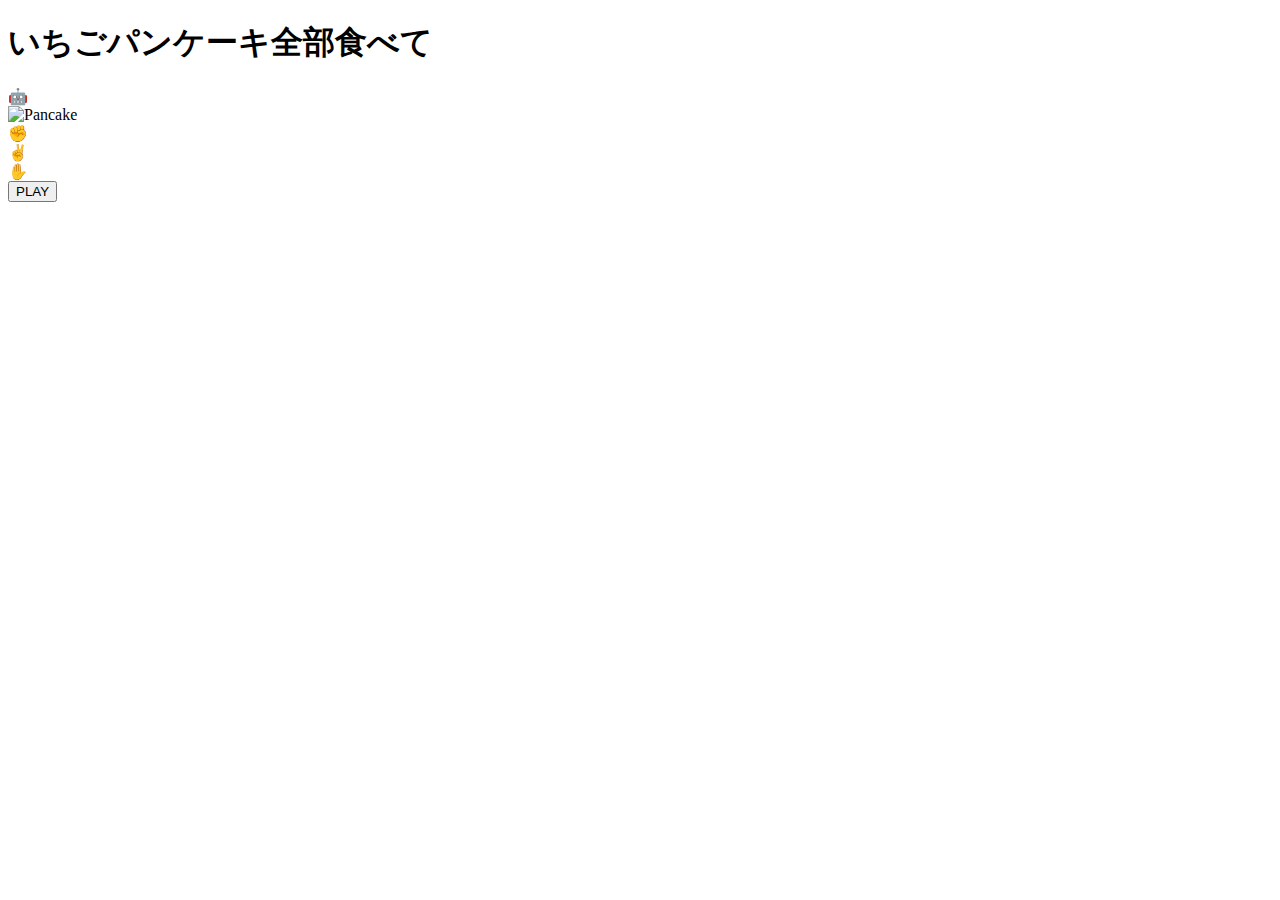
==== janken_tpl.html @ 42e3e19d "Add files via upload" ====
<!DOCTYPE html>
<html>

<head>
    <meta charset="utf-8">
    <meta name="viewport" content="width=device-width">
    <script src="https://ajax.googleapis.com/ajax/libs/jquery/3.5.1/jquery.min.js"></script>
    <link rel="stylesheet" href="css/janken.css">
    <link rel="preconnect" href="https://fonts.googleapis.com">
<link rel="preconnect" href="https://fonts.gstatic.com" crossorigin>
<link href="https://fonts.googleapis.com/css2?family=Overlock:wght@900&family=Roboto:wght@500&family=Zen+Kaku+Gothic+New&family=Zen+Maru+Gothic:wght@300;400;500;700;900&display=swap" rel="stylesheet">
<link href="https://fonts.googleapis.com/css2?family=Gamja+Flower&family=Overlock:wght@900&family=Roboto:wght@500&family=Zen+Kaku+Gothic+New&family=Zen+Maru+Gothic:wght@300;400;500;700;900&display=swap" rel="stylesheet">
<title>じゃんけん</title>
</head>

<body>

    <header>
        <h1>いちごパンケーキ全部食べて</h1>
    </header>

    <main>
        <!-- パンケーキの画像とコンピュータの手 -->
        <div class="game-area">
            <div id="computer-hand" class="computer-hand">🤖</div>
            <img src="./img/pancake03.png" alt="Pancake" class="pancake">
        </div>
        
        <!-- 勝敗のメッセージ -->
        <div id="message" class="message"></div> <!-- 初期状態ではメッセージを空に -->
    

        <!-- ユーザーの選択（グー、チョキ、パー） -->
        <div class="choices">
            <div id="gu_btn" class="hand">✊</div>
            <div id="cho_btn" class="hand">✌️</div>
            <div id="par_btn" class="hand">✋</div>
        </div>

        <!-- Playボタン -->
        <button class="play-button">PLAY</button>

        <!-- retry ボタン -->
        <button id="retry-button" class="retry-button" style="display: none;">リトライ</button>

         <!-- end message  -->
        <div id="endgame-message" class="endgame-message"></div>

    </main>

    
    <footer></footer>
  
    <script>
const pancakeStates = {
  0: './img/pancake00.png',
  1: './img/pancake01.png',
  2: './img/pancake02.png',
  3: './img/pancake03.png',
  4: './img/pancake04.png',
  5: './img/pancake05.png',
  6: './img/pancake06.png',
  7: './img/pancake07.png'
};

let currentState = 3; // Starting state

 // currentStateが0または7になったときの処理
function updatePancakeState(won) {
  if (won) {
    currentState = Math.max(0, currentState - 1); // 0が最小値
  } else {
    currentState = Math.min(7, currentState + 1); // 7が最大値
  }

  // Update the image source
  document.querySelector('.pancake').src = pancakeStates[currentState];


  // ゲームオーバーまたは勝利のメッセージを表示
     if (currentState === 0 || currentState === 7) {
        const message = currentState === 0 ? "You successfully ate them all🤤🍴" : "NO MORE PANCACKS FOR ME🚫🤮";
        $("#endgame-message").text(message).css("visibility", "visible");
        $("#retry-button").show(); // リトライボタンを表示
    }
}

$(document).ready(function() {
  // ユーザーが手を選択
  $(".hand").on("click", function() {
    $(".hand").removeClass("selected");
    $(this).addClass("selected");
  });

  // PLAYボタンを押すとゲームスタート
  $(".play-button").on("click", function() {
    const userChoice = $(".hand.selected").attr("id");
    if (!userChoice) {
      alert("手を選んでください！");
      return;
    }

    // コンピュータの手をランダムに選択して表示
    const hands = { 'gu_btn': '✊', 'cho_btn': '✌️', 'par_btn': '✋' };
    const choices = Object.keys(hands);
    const computerChoice = choices[Math.floor(Math.random() * choices.length)];
    $("#computer-hand").text(hands[computerChoice]).css("visibility", "visible");

    // 勝敗判定
    determineWinner(userChoice, computerChoice);
  });

  function determineWinner(user, computer) {
    let userWon = false;

    // "あいこ"の場合、currentStateは変更しない
    if (user === computer) {
      $("#message").text("たべたい...").css("visibility", "visible");
       // ここではupdatePancakeStateは呼び出さない
      return;
    }

    const winConditions = {
        'gu_btn': 'cho_btn',
        'cho_btn': 'par_btn',
        'par_btn': 'gu_btn'
    };

    if (winConditions[user] === computer) {
        $("#message").text("Yay!");
        userWon = true;
    } else {
        $("#message").text("Oh no!");
        userWon = false;
    }

    // 勝敗に応じてパンケーキの状態を更新
    updatePancakeState(userWon);
    $("#message").css("visibility", "visible");
  }

  $("#retry-button").on("click", function() {
        // ゲームの状態をリセット
        currentState = 3;
        $("#computer-hand").css("visibility", "hidden");
        $("#endgame-message").css("visibility", "hidden");
        $(this).hide(); // リトライボタンを隠す
        $("#message").css("visibility", "hidden");
        $(".pancake").attr("src", pancakeStates[currentState]); // 初期画像に戻す
    });

});
    </script>
</body>


</html>
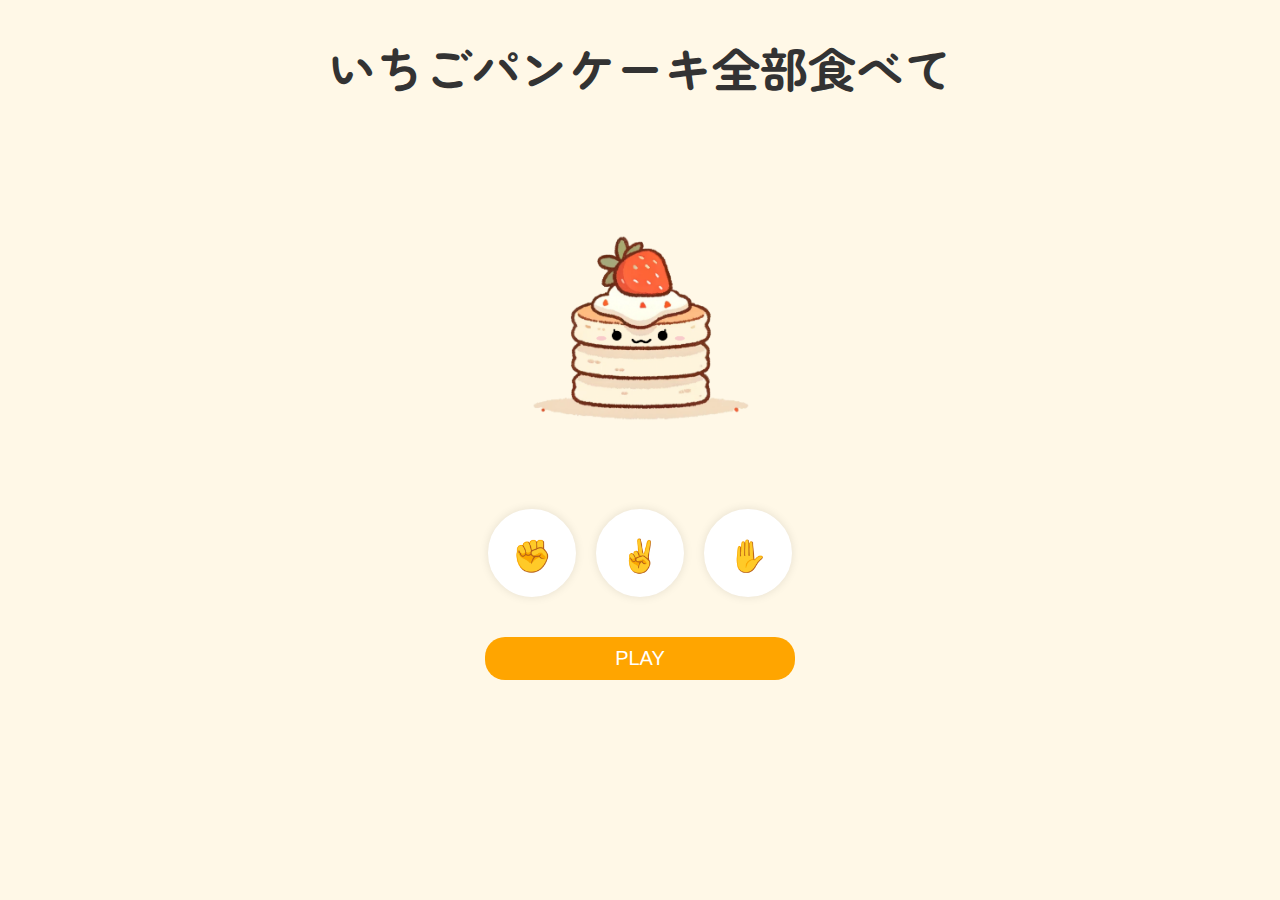
==== commit bc1bd595: "Add files via upload" ====
--- a/janken_tpl.html
+++ b/janken_tpl.html
@@ -79,7 +79,7 @@
 
   // ゲームオーバーまたは勝利のメッセージを表示
      if (currentState === 0 || currentState === 7) {
-        const message = currentState === 0 ? "You successfully ate them all🤤🍴" : "NO MORE PANCACKS FOR ME🚫🤮";
+        const message = currentState === 0 ? "You successfully ate them all🤤🍴" : "NO MORE PANCAKES FOR ME🚫🤮";
         $("#endgame-message").text(message).css("visibility", "visible");
         $("#retry-button").show(); // リトライボタンを表示
     }
--- a/css/janken.css
+++ b/css/janken.css
@@ -0,0 +1,151 @@
+body, html {
+    margin: 0;
+    padding: 0;
+    text-align: center; /* 中央揃え */
+    font-family: "Zen Maru Gothic", serif;
+    font-weight: 900;
+    background-color: #FFF8E7; /* 背景色 */
+}
+
+
+header {
+    font-size: 24px;
+    color: #333;
+    margin-top: 10px; /* Adjust spacing as needed */
+    margin-bottom: 20px; /* タイトルとコンテンツの間のスペースを調整 */
+}
+
+
+.game-area {
+    position: relative; /* 相対位置指定を使用 */
+    text-align: center; /* これによりパンケーキが中央に来ます */
+    margin-top: 20px; /* タイトルとのスペースを確保 */
+    height: 300px;
+}
+
+.choices {
+    display: flex;
+    justify-content: center; /* 横並びに中央揃え */
+    align-items: center;
+    margin: 20px 0; /* Adjust spacing as needed */
+}
+
+.hand {
+    /* font-size: 44px; アイコンのサイズ */
+    font-size: 2em; /* Larger emojis */
+    margin: 0 10px; /* アイコンの間隔 */
+    cursor: pointer; /* カーソルをポインターに */
+    background-color: white; /* 背景色を白に */
+    border: 2px solid white; /* Light grey border */
+    border-radius: 50%; /* 円形に */
+    display: inline-block;
+    width: 64px; /* アイコンのサイズを固定 */
+    height: 64px;
+    line-height: 64px; /* アイコンを垂直中央に */
+    margin: 0 10px; /* 余白を適切に *//* Space between hands */
+    /* box-shadow: 0 0 0 2px #ddd; グレーの枠線 */
+    box-shadow: 0 0 10px rgba(0,0,0,0.1); /* Subtle shadow */
+    user-select: none; /* テキスト選択を防止 */
+    padding: 10px; /* Space around the emoji */
+    transition: transform 0.3s ease, box-shadow 0.3s ease; /* Smooth transition for hover */
+}
+
+
+.hand:hover {
+    transform: scale(1.1); /* Slightly larger on hover */
+    box-shadow: 0 0 15px rgba(0,0,0,0.2); /* Stronger shadow on hover */
+}
+
+.hand.selected {
+    transform: scale(1.1); /* Slightly larger on hover */
+    border: 5px solid #c5815a; /* Darker border for selected */
+    box-shadow: 0 0 15px rgba(0,0,0,0.2); /* Stronger shadow for selected */
+}
+
+
+.play-button {
+    background-color: #FFA500; /* ボタンの背景色 */
+    color: white; /* 文字色 */
+    border: none; /* 枠線なし */
+    border-radius: 20px; /* 角丸 */
+    padding: 10px 130px; /* 内側の余白 */
+    margin: 20px 0; /* 外側の余白 */
+    font-size: 20px; /* 文字のサイズ */
+    cursor: pointer; /* カーソルをポインターに */
+    transition: background-color 0.3s ease; /* Smooth transition for hover */
+}
+
+.play-button:hover {
+    background-color: #e68a00; /* マウスオーバーで色変更 */
+}
+
+.message {
+    /* font-family: "Gamja Flower", sans-serif; */
+    font-size: 24px; /* メッセージの文字サイズ */
+    color: #333; /* 文字色 */
+    margin: 20px 0; /* 上下の余白 */
+    visibility: hidden; /* 初期状態では非表示に */
+    height: 35px;
+}
+
+.computer-hand {
+    position: absolute;
+    left: 40%; /*適宜調整してください */
+    top: 50%; /* コンテナの中央に来るように調整 */
+    transform: translateY(-50%); /* Y軸に沿って中央に */
+    font-size: 3em; /* サイズを大きくしてください */
+    visibility: hidden; /* 初期状態では非表示に */
+}
+
+.main {
+    display: flex;
+    flex-direction: column;
+    align-items: center;
+    justify-content: center;
+}
+
+.pancake-container {
+    position: relative;
+    height: 300px; /* 画像の高さに合わせて調整 */
+    max-width: 600px; /* これは画像の幅に合わせて調整してください */
+    margin: 40px auto; /* 上下40pxのマージンを持ち、自動で左右中央に */
+}
+
+.pancake {
+    position: absolute;
+    bottom: 0; /* 画像をボトムに固定 */
+    left: 0; /* 左寄せ */
+    right: 0; /* 右寄せ */
+    margin-left: auto; /* 中央揃えのため */
+    margin-right: auto; /* 中央揃えのため */
+    max-width: 20%; /* 画像が画面幅に収まるように */
+    height: auto; /* 画像の高さを自動調整 */
+    display: inline-block;
+    vertical-align: middle; /* 親要素の中央に */
+}
+
+.endgame-message {
+    position: absolute;
+    top: 50%;
+    left: 50%;
+    transform: translate(-50%, -50%);
+    font-size: 2em;
+    color: #dd424a;
+    text-shadow: 2px 2px #000;
+    visibility: hidden;
+    z-index: 10;
+}
+
+.retry-button {
+    background-color: #FFA500; /* ボタンの背景色 */
+    color: white; /* 文字色 */
+    border: none; /* 枠線なし */
+    border-radius: 20px; /* 角丸 */
+    padding: 10px 20px; /* 内側の余白 */
+    margin: 20px 0; /* 外側の余白 */
+    font-size: 20px; /* 文字のサイズ */
+    cursor: pointer; /* カーソルをポインターに */
+    transition: background-color 0.3s ease; /* Smooth transition for hover */
+    display: none; /* 初期状態では非表示 */
+}
+
